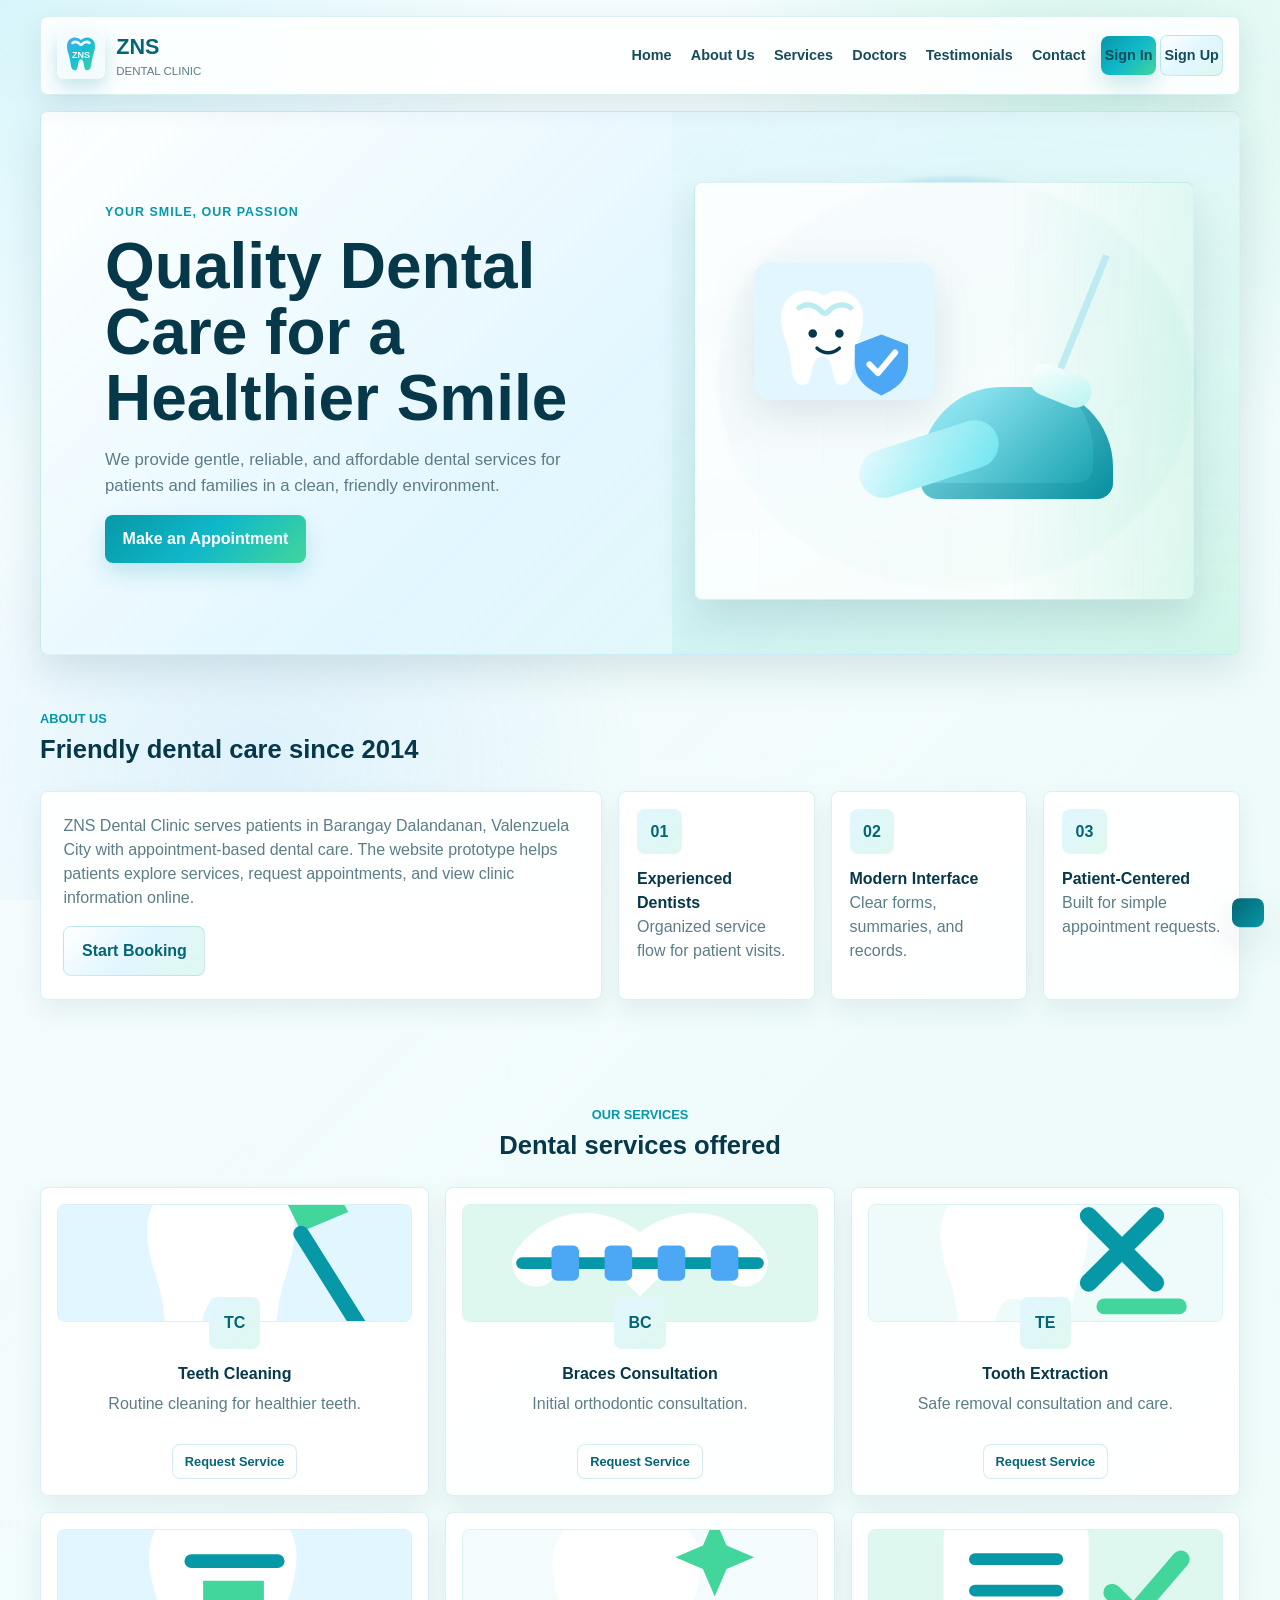
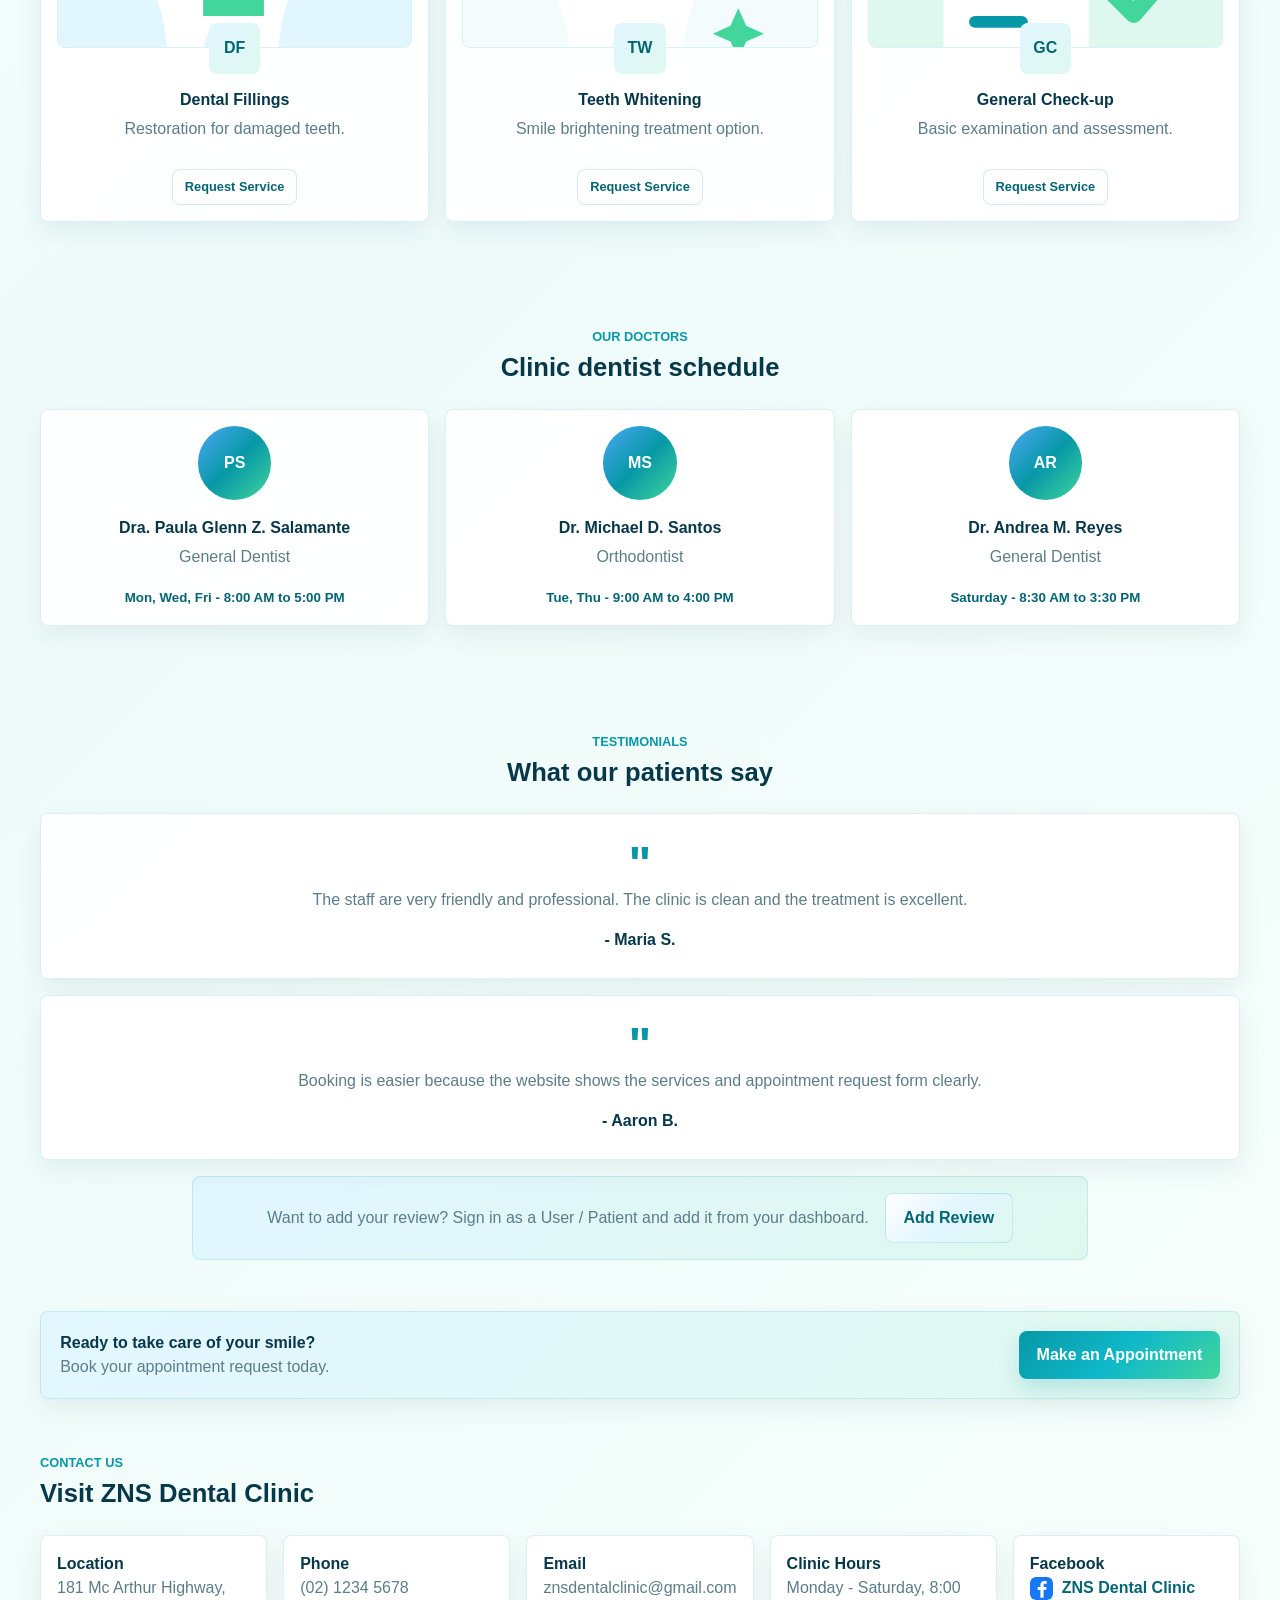
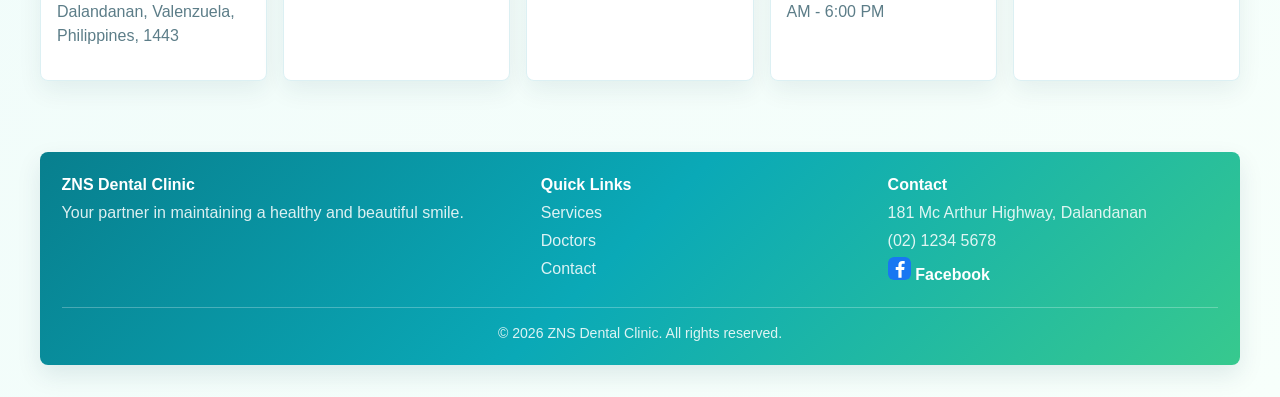
==== homepage.html @ c55d8cc0 "Initial commit" ====
<!DOCTYPE html>
<html lang="en">
<head>
  <meta charset="UTF-8" />
  <meta name="viewport" content="width=device-width, initial-scale=1.0" />
  <title>ZNS Dental Clinic</title>
  <link rel="stylesheet" href="css/shared.css" />
  <link rel="stylesheet" href="css/homepage.css" />
</head>
<body class="homepage">
  <header class="topbar">
    <a class="brand" href="homepage.html" aria-label="ZNS Dental Clinic home">
      <img class="brand-mark" src="assets/logo.svg" alt="" />
      <span>
        <strong>ZNS</strong>
        <small>Dental Clinic</small>
      </span>
    </a>

    <button class="menu-toggle" type="button" aria-label="Open menu" aria-expanded="false">
      <span></span><span></span><span></span>
    </button>

    <nav class="main-nav" aria-label="Main navigation">
      <a href="#home">Home</a>
      <a href="#about">About Us</a>
      <a href="#services">Services</a>
      <a href="#doctors">Doctors</a>
      <a href="#testimonials">Testimonials</a>
      <a href="#contact">Contact</a>
      <div class="auth-buttons">
        <a class="btn btn-small" href="login.html?tab=login">Sign In</a>
        <a class="btn btn-small btn-soft" href="login.html?tab=signup">Sign Up</a>
      </div>
    </nav>
  </header>

  <main>
    <section class="page active" id="home">
      <section class="hero">
        <div class="hero-copy">
          <span class="eyebrow">Your Smile, Our Passion</span>
          <h1>Quality Dental Care for a Healthier Smile</h1>
          <p>We provide gentle, reliable, and affordable dental services for patients and families in a clean, friendly environment.</p>
          <a class="btn" href="login.html?tab=login">Make an Appointment</a>
        </div>
        <div class="hero-visual" aria-label="Dental clinic illustration">
          <div class="clinic-card">
            <div class="chair"></div>
            <div class="lamp"></div>
            <img class="tooth-mascot" src="assets/tooth-mascot.svg" alt="Friendly tooth mascot" />
          </div>
        </div>
      </section>

      <section class="section" id="about">
        <div class="section-heading">
          <span>About Us</span>
          <h2>Friendly dental care since 2014</h2>
        </div>
        <div class="split-grid">
          <article class="info-panel">
            <p>ZNS Dental Clinic serves patients in Barangay Dalandanan, Valenzuela City with appointment-based dental care. The website prototype helps patients explore services, request appointments, and view clinic information online.</p>
            <a class="btn btn-soft" href="login.html?tab=signup">Start Booking</a>
          </article>
          <div class="feature-list">
            <article class="mini-card">
              <span class="icon">01</span>
              <strong>Experienced Dentists</strong>
              <p>Organized service flow for patient visits.</p>
            </article>
            <article class="mini-card">
              <span class="icon">02</span>
              <strong>Modern Interface</strong>
              <p>Clear forms, summaries, and records.</p>
            </article>
            <article class="mini-card">
              <span class="icon">03</span>
              <strong>Patient-Centered</strong>
              <p>Built for simple appointment requests.</p>
            </article>
          </div>
        </div>
      </section>

      <section class="section" id="services">
        <div class="section-heading center">
          <span>Our Services</span>
          <h2>Dental services offered</h2>
        </div>
        <div class="service-grid" id="service-grid"></div>
      </section>

      <section class="section" id="doctors">
        <div class="section-heading center">
          <span>Our Doctors</span>
          <h2>Clinic dentist schedule</h2>
        </div>
        <div class="doctor-grid">
          <article class="doctor-card">
            <div class="avatar">PS</div>
            <h3>Dra. Paula Glenn Z. Salamante</h3>
            <p>General Dentist</p>
            <small>Mon, Wed, Fri - 8:00 AM to 5:00 PM</small>
          </article>
          <article class="doctor-card">
            <div class="avatar">MS</div>
            <h3>Dr. Michael D. Santos</h3>
            <p>Orthodontist</p>
            <small>Tue, Thu - 9:00 AM to 4:00 PM</small>
          </article>
          <article class="doctor-card">
            <div class="avatar">AR</div>
            <h3>Dr. Andrea M. Reyes</h3>
            <p>General Dentist</p>
            <small>Saturday - 8:30 AM to 3:30 PM</small>
          </article>
        </div>
      </section>

      <section class="section" id="testimonials">
        <div class="section-heading center">
          <span>Testimonials</span>
          <h2>What our patients say</h2>
        </div>
        <div class="testimonial-list" id="testimonial-list"></div>
        <div class="review-note">
          <p>Want to add your review? Sign in as a User / Patient and add it from your dashboard.</p>
          <a class="btn btn-soft" href="login.html?tab=login">Add Review</a>
        </div>
      </section>

      <section class="appointment-strip">
        <div>
          <strong>Ready to take care of your smile?</strong>
          <p>Book your appointment request today.</p>
        </div>
        <a class="btn" href="login.html?tab=login">Make an Appointment</a>
      </section>

      <section class="section contact-section" id="contact">
        <div class="section-heading">
          <span>Contact Us</span>
          <h2>Visit ZNS Dental Clinic</h2>
        </div>
        <div class="contact-grid">
          <article>
            <strong>Location</strong>
            <p>181 Mc Arthur Highway, Dalandanan, Valenzuela, Philippines, 1443</p>
          </article>
          <article>
            <strong>Phone</strong>
            <p>(02) 1234 5678</p>
          </article>
          <article>
            <strong>Email</strong>
            <p>znsdentalclinic@gmail.com</p>
          </article>
          <article>
            <strong>Clinic Hours</strong>
            <p>Monday - Saturday, 8:00 AM - 6:00 PM</p>
          </article>
          <article>
            <strong>Facebook</strong>
            <a class="facebook-link" href="https://web.facebook.com/profile.php?id=100064027629816" target="_blank" rel="noreferrer">
              <img src="assets/facebook.svg" alt="" />
              ZNS Dental Clinic
            </a>
          </article>
        </div>
      </section>

      <footer class="site-footer">
        <div>
          <strong>ZNS Dental Clinic</strong>
          <p>Your partner in maintaining a healthy and beautiful smile.</p>
        </div>
        <div>
          <strong>Quick Links</strong>
          <a href="#services">Services</a>
          <a href="#doctors">Doctors</a>
          <a href="#contact">Contact</a>
        </div>
        <div>
          <strong>Contact</strong>
          <p>181 Mc Arthur Highway, Dalandanan</p>
          <p>(02) 1234 5678</p>
          <a class="footer-social" href="https://web.facebook.com/profile.php?id=100064027629816" target="_blank" rel="noreferrer">
            <img src="assets/facebook.svg" alt="" />
            Facebook
          </a>
        </div>
        <div class="footer-bottom">&copy; 2026 ZNS Dental Clinic. All rights reserved.</div>
      </footer>
    </section>
  </main>

  <div class="toast" id="toast" role="status" aria-live="polite"></div>
  <script src="js/shared.js"></script>
  <script src="js/homepage.js"></script>
</body>
</html>
---- css/shared.css ----
:root {
  --ink: #07384a;
  --muted: #5c7d88;
  --line: #d9edf1;
  --white: #ffffff;
  --soft: #f4fbfc;
  --cyan: #41d5e8;
  --blue: #4ca8f5;
  --green: #42d69c;
  --teal: #0798a7;
  --teal-dark: #046574;
  --mint: #dff8ef;
  --sky: #e1f6ff;
  --shadow: 0 16px 38px rgba(7, 56, 74, 0.12);
  --radius: 8px;
  --ease: 180ms ease;
  --sidebar-width: 18.5rem;
}

* {
  box-sizing: border-box;
}

html {
  scroll-behavior: smooth;
}

body {
  min-height: 100vh;
  margin: 0;
  color: var(--ink);
  background:
    radial-gradient(circle at top left, rgba(65, 213, 232, 0.18), transparent 34rem),
    linear-gradient(135deg, #f8fdff 0%, #eefbfa 45%, #f7fffb 100%);
  font-family: Arial, Helvetica, sans-serif;
  line-height: 1.5;
}

body::before {
  content: "";
  position: fixed;
  inset: 0;
  z-index: -1;
  background:
    radial-gradient(circle at 85% 10%, rgba(66, 214, 156, 0.16), transparent 24rem),
    radial-gradient(circle at 20% 85%, rgba(76, 168, 245, 0.12), transparent 24rem);
  pointer-events: none;
}

button,
input,
select,
textarea {
  font: inherit;
}

button {
  cursor: pointer;
}

a {
  color: inherit;
  text-decoration: none;
}

.topbar {
  position: sticky;
  top: 0;
  z-index: 20;
  display: flex;
  align-items: center;
  justify-content: space-between;
  gap: 1rem;
  width: min(1200px, calc(100% - 2rem));
  margin: 1rem auto;
  padding: 0.85rem 1rem;
  background: rgba(255, 255, 255, 0.88);
  border: 1px solid rgba(7, 152, 167, 0.14);
  border-radius: var(--radius);
  box-shadow: 0 10px 28px rgba(7, 56, 74, 0.09);
  backdrop-filter: blur(14px);
  transition: transform var(--ease), padding var(--ease), background var(--ease), box-shadow var(--ease);
}

.topbar.is-scrolled {
  padding: 0.65rem 0.9rem;
  background: rgba(255, 255, 255, 0.96);
  box-shadow: 0 16px 36px rgba(7, 56, 74, 0.14);
}

.topbar.scroll-down {
  transform: translateY(-0.45rem);
}

.topbar.scroll-up {
  transform: translateY(0);
}

.brand {
  display: inline-flex;
  align-items: center;
  gap: 0.7rem;
  min-width: max-content;
}

.brand-mark {
  display: grid;
  place-items: center;
  width: 3rem;
  height: 3rem;
  color: var(--white);
  background: var(--white);
  border-radius: var(--radius);
  font-weight: 800;
  box-shadow: 0 8px 18px rgba(7, 152, 167, 0.24);
  transition: transform var(--ease), box-shadow var(--ease);
  object-fit: cover;
}

.brand:hover .brand-mark {
  transform: rotate(-4deg) scale(1.04);
  box-shadow: 0 12px 26px rgba(7, 152, 167, 0.28);
}

.brand strong {
  display: block;
  color: var(--teal-dark);
  font-size: 1.35rem;
  letter-spacing: 0;
}

.brand small {
  display: block;
  color: var(--muted);
  font-size: 0.72rem;
  text-transform: uppercase;
}

.brand-light strong,
.brand-light small {
  color: var(--white);
}

.main-nav {
  display: flex;
  align-items: center;
  gap: clamp(0.4rem, 1vw, 1rem);
}

.main-nav a {
  position: relative;
  padding: 0.55rem 0.2rem;
  color: #174c5d;
  font-size: 0.9rem;
  font-weight: 700;
}

.main-nav a:hover {
  color: var(--teal);
}

.main-nav a::after {
  content: "";
  position: absolute;
  right: 0.1rem;
  bottom: 0.25rem;
  left: 0.1rem;
  height: 2px;
  background: linear-gradient(90deg, var(--cyan), var(--green));
  border-radius: 999px;
  transform: scaleX(0);
  transform-origin: left;
  transition: transform var(--ease);
}

.main-nav a:hover::after {
  transform: scaleX(1);
}

.btn {
  position: relative;
  display: inline-flex;
  align-items: center;
  justify-content: center;
  gap: 0.45rem;
  min-height: 2.75rem;
  padding: 0.75rem 1.1rem;
  color: var(--white);
  background: linear-gradient(135deg, var(--teal), #0fb8c9, var(--green));
  border: 0;
  border-radius: var(--radius);
  box-shadow: 0 10px 22px rgba(7, 152, 167, 0.2);
  font-weight: 800;
  overflow: hidden;
  isolation: isolate;
  transition: transform var(--ease), filter var(--ease), box-shadow var(--ease), border-color var(--ease);
}

.btn::before {
  content: "";
  position: absolute;
  inset: 0;
  z-index: -1;
  background: linear-gradient(120deg, transparent 0 20%, rgba(255, 255, 255, 0.32) 40%, transparent 62% 100%);
  transform: translateX(-110%);
  transition: transform 420ms ease;
}

.btn:hover {
  filter: brightness(1.02);
  transform: translateY(-2px);
  box-shadow: 0 14px 28px rgba(7, 152, 167, 0.25);
}

.btn:hover::before {
  transform: translateX(110%);
}

.btn:active {
  transform: translateY(0);
}

.btn:focus-visible,
.service-action:focus-visible,
.quick-grid button:focus-visible,
.side-nav button:focus-visible,
.row-actions button:focus-visible {
  outline: 3px solid rgba(65, 213, 232, 0.45);
  outline-offset: 3px;
}

.btn:disabled,
button:disabled {
  cursor: not-allowed;
  filter: grayscale(0.25);
  opacity: 0.65;
  transform: none;
  box-shadow: none;
}

.btn-small {
  min-height: 2.25rem;
  padding: 0.5rem 0.8rem;
  font-size: 0.82rem;
}

.btn-soft {
  color: var(--teal-dark);
  background: linear-gradient(135deg, #ffffff, var(--sky), var(--mint));
  border: 1px solid rgba(7, 152, 167, 0.18);
  box-shadow: none;
}

.btn-danger {
  background: linear-gradient(135deg, #0f7b8b, #0b5664);
}

.menu-toggle {
  display: none;
  width: 2.65rem;
  height: 2.65rem;
  padding: 0.55rem;
  background: var(--white);
  border: 1px solid var(--line);
  border-radius: var(--radius);
}

.menu-toggle span {
  display: block;
  height: 2px;
  margin: 5px 0;
  background: var(--teal-dark);
  border-radius: 999px;
}

.page {
  display: none;
  width: min(1200px, calc(100% - 2rem));
  margin: 0 auto 2rem;
}

.page.active {
  display: block;
}

main {
  min-height: calc(100vh - 6rem);
}

.hero {
  display: grid;
  grid-template-columns: minmax(0, 1fr) minmax(22rem, 0.9fr);
  min-height: 34rem;
  overflow: hidden;
  background: linear-gradient(135deg, rgba(255, 255, 255, 0.94), rgba(225, 246, 255, 0.92) 48%, rgba(223, 248, 239, 0.86));
  border: 1px solid rgba(7, 152, 167, 0.13);
  border-radius: var(--radius);
  box-shadow: var(--shadow);
  animation: fadeUp 520ms ease both;
}

.hero-copy {
  display: flex;
  flex-direction: column;
  justify-content: center;
  align-items: flex-start;
  padding: clamp(2rem, 5vw, 4.5rem);
}

.eyebrow {
  display: inline-flex;
  margin-bottom: 0.75rem;
  color: var(--teal);
  font-size: 0.78rem;
  font-weight: 900;
  letter-spacing: 0.08em;
  text-transform: uppercase;
}

h1,
h2,
h3,
p {
  margin-top: 0;
}

h1 {
  max-width: 13ch;
  margin-bottom: 1rem;
  font-size: clamp(2.2rem, 5vw, 4.5rem);
  line-height: 1.03;
  letter-spacing: 0;
}

h2 {
  margin-bottom: 0.65rem;
  font-size: clamp(1.35rem, 2vw, 2rem);
  letter-spacing: 0;
}

h3 {
  margin-bottom: 0.35rem;
  font-size: 1rem;
}

p {
  color: var(--muted);
}

.hero-copy p {
  max-width: 38rem;
  font-size: 1.05rem;
}

.hero-visual {
  position: relative;
  min-height: 28rem;
  background:
    linear-gradient(145deg, rgba(65, 213, 232, 0.1), rgba(66, 214, 156, 0.1)),
    linear-gradient(180deg, rgba(255, 255, 255, 0.62), transparent);
}

.hero-visual::before {
  content: "";
  position: absolute;
  inset: 12% 8%;
  border-radius: 50%;
  background: linear-gradient(135deg, rgba(76, 168, 245, 0.2), rgba(66, 214, 156, 0.22));
  filter: blur(2px);
}

.clinic-card {
  position: absolute;
  inset: 13% 8% 10% 4%;
  display: grid;
  place-items: center;
  overflow: hidden;
  background:
    linear-gradient(90deg, rgba(255, 255, 255, 0.86) 0 62%, rgba(223, 248, 239, 0.7)),
    repeating-linear-gradient(90deg, rgba(7, 152, 167, 0.08) 0 1px, transparent 1px 4rem);
  border: 1px solid rgba(7, 152, 167, 0.13);
  border-radius: var(--radius);
  box-shadow: 0 20px 40px rgba(7, 56, 74, 0.12);
  animation: softFloat 4.5s ease-in-out infinite;
}

.chair {
  position: absolute;
  right: 16%;
  bottom: 24%;
  width: 12rem;
  height: 7rem;
  background: linear-gradient(135deg, #a9f4ff, var(--teal));
  border-radius: 5rem 5rem 1rem 1rem;
  box-shadow: inset -20px -16px 0 rgba(4, 101, 116, 0.16);
}

.chair::before {
  content: "";
  position: absolute;
  left: -4rem;
  top: 3rem;
  width: 9rem;
  height: 3rem;
  background: linear-gradient(135deg, #e7fbff, #6ee5ef);
  border-radius: 2rem;
  transform: rotate(-18deg);
}

.lamp {
  position: absolute;
  top: 16%;
  right: 22%;
  width: 0.45rem;
  height: 9rem;
  background: #bdebf1;
  transform: rotate(22deg);
}

.lamp::after {
  content: "";
  position: absolute;
  right: -2.2rem;
  bottom: -0.6rem;
  width: 4rem;
  height: 2rem;
  background: linear-gradient(135deg, var(--white), #b6f4f0);
  border-radius: 999px;
}

.tooth-mascot {
  position: absolute;
  left: 11%;
  top: 18%;
  width: 12rem;
  max-width: 38%;
  filter: drop-shadow(0 14px 22px rgba(7, 56, 74, 0.12));
}

.section {
  padding: clamp(2rem, 4vw, 3.5rem) 0;
}

.section-heading {
  max-width: 40rem;
  margin-bottom: 1.4rem;
}

.section-heading.center {
  max-width: none;
  text-align: center;
}

.section-heading span {
  color: var(--teal);
  font-size: 0.8rem;
  font-weight: 900;
  text-transform: uppercase;
}

.split-grid,
.content-grid {
  display: grid;
  gap: 1rem;
}

.split-grid {
  grid-template-columns: 0.95fr 1.05fr;
}

.info-panel,
.mini-card,
.service-card,
.doctor-card,
.testimonial-card,
.panel,
.stat-card,
.appointment-strip,
.contact-grid article,
.role-card,
.map-box {
  background: rgba(255, 255, 255, 0.94);
  border: 1px solid rgba(7, 152, 167, 0.14);
  border-radius: var(--radius);
  box-shadow: 0 10px 24px rgba(7, 56, 74, 0.07);
  transition: transform var(--ease), box-shadow var(--ease), border-color var(--ease), background var(--ease);
}

.info-panel {
  padding: 1.4rem;
}

.feature-list {
  display: grid;
  grid-template-columns: repeat(3, minmax(0, 1fr));
  gap: 1rem;
}

.mini-card {
  position: relative;
  overflow: hidden;
  padding: 1.1rem;
}

.icon {
  display: grid;
  place-items: center;
  width: 2.8rem;
  height: 2.8rem;
  margin-bottom: 0.8rem;
  color: var(--teal-dark);
  background: linear-gradient(135deg, var(--sky), var(--mint));
  border-radius: var(--radius);
  font-weight: 900;
}

.service-grid,
.doctor-grid,
.contact-grid {
  display: grid;
  grid-template-columns: repeat(3, minmax(0, 1fr));
  gap: 1rem;
}

.service-card,
.doctor-card {
  position: relative;
  overflow: hidden;
  padding: 1rem;
  text-align: center;
}

.service-image {
  display: block;
  width: 100%;
  height: 7.4rem;
  margin-bottom: 0.85rem;
  object-fit: cover;
  background: var(--soft);
  border: 1px solid rgba(7, 152, 167, 0.1);
  border-radius: var(--radius);
}

.service-card::before,
.doctor-card::before,
.mini-card::before,
.stat-card::before {
  content: "";
  position: absolute;
  inset: 0;
  background: linear-gradient(135deg, rgba(65, 213, 232, 0.14), rgba(76, 168, 245, 0.1), rgba(66, 214, 156, 0.14));
  opacity: 0;
  transition: opacity var(--ease);
  pointer-events: none;
}

.service-card:hover,
.doctor-card:hover,
.mini-card:hover,
.stat-card:hover,
.role-card:hover,
.contact-grid article:hover {
  border-color: rgba(7, 152, 167, 0.36);
  box-shadow: 0 18px 34px rgba(7, 56, 74, 0.13);
  transform: translateY(-4px);
}

.service-card:hover::before,
.doctor-card:hover::before,
.mini-card:hover::before,
.stat-card:hover::before {
  opacity: 1;
}

.service-card > *,
.doctor-card > *,
.mini-card > *,
.stat-card > * {
  position: relative;
  z-index: 1;
}

.service-symbol {
  display: grid;
  place-items: center;
  width: 3.2rem;
  height: 3.2rem;
  margin: -2.4rem auto 0.85rem;
  color: var(--teal-dark);
  background: linear-gradient(135deg, var(--sky), var(--mint));
  border-radius: var(--radius);
  font-weight: 900;
  transition: transform var(--ease), color var(--ease), background var(--ease);
}

.service-card:hover .service-symbol {
  color: var(--white);
  background: linear-gradient(135deg, var(--blue), var(--teal), var(--green));
  transform: scale(1.08) rotate(-3deg);
}

.service-action {
  position: relative;
  display: inline-flex;
  align-items: center;
  justify-content: center;
  min-height: 2.2rem;
  margin-top: 0.75rem;
  padding: 0.45rem 0.75rem;
  color: var(--teal-dark);
  background: rgba(255, 255, 255, 0.76);
  border: 1px solid rgba(7, 152, 167, 0.18);
  border-radius: var(--radius);
  font-size: 0.8rem;
  font-weight: 800;
  overflow: hidden;
  transition: color var(--ease), background var(--ease), transform var(--ease), box-shadow var(--ease);
}

.service-action:hover {
  color: var(--white);
  background: linear-gradient(135deg, var(--teal), var(--green));
  box-shadow: 0 10px 20px rgba(7, 152, 167, 0.16);
  transform: translateY(-2px);
}

.avatar {
  display: grid;
  place-items: center;
  width: 4.6rem;
  height: 4.6rem;
  margin: 0 auto 1rem;
  color: var(--white);
  background: linear-gradient(135deg, var(--blue), var(--teal), var(--green));
  border-radius: 50%;
  font-weight: 900;
}

.doctor-card small {
  color: var(--teal-dark);
  font-weight: 700;
}

.testimonial-card {
  max-width: 46rem;
  margin: 0 auto;
  padding: 1.6rem;
  text-align: center;
}

.testimonial-layout {
  display: grid;
  grid-template-columns: minmax(0, 1.35fr) minmax(20rem, 0.65fr);
  gap: 1rem;
  align-items: start;
}

.testimonial-list {
  display: grid;
  gap: 1rem;
}

.testimonial-list .testimonial-card {
  max-width: none;
  margin: 0;
}

.testimonial-form {
  display: grid;
  gap: 0.9rem;
  padding: 1.2rem;
  background: rgba(255, 255, 255, 0.94);
  border: 1px solid rgba(7, 152, 167, 0.14);
  border-radius: var(--radius);
  box-shadow: 0 10px 24px rgba(7, 56, 74, 0.07);
}

.testimonial-form.locked {
  background: linear-gradient(135deg, rgba(225, 246, 255, 0.9), rgba(255, 255, 255, 0.95));
}

.testimonial-form.locked::after {
  content: "Only logged-in User / Patient accounts can add testimonials.";
  color: var(--muted);
  font-size: 0.9rem;
  font-weight: 700;
}

.testimonial-form :disabled {
  cursor: not-allowed;
  opacity: 0.68;
}

.review-note {
  display: flex;
  align-items: center;
  justify-content: center;
  gap: 1rem;
  flex-wrap: wrap;
  margin-top: 1rem;
  padding: 1rem;
  background: linear-gradient(135deg, var(--sky), var(--mint));
  border: 1px solid rgba(7, 152, 167, 0.14);
  border-radius: var(--radius);
}

.review-note p {
  margin-bottom: 0;
}

.quote-mark {
  color: var(--teal);
  font-size: 3rem;
  font-weight: 900;
  line-height: 1;
}

.appointment-strip {
  display: flex;
  align-items: center;
  justify-content: space-between;
  gap: 1rem;
  padding: 1.2rem;
  background: linear-gradient(135deg, rgba(225, 246, 255, 0.96), rgba(223, 248, 239, 0.96));
}

.appointment-strip p {
  margin-bottom: 0;
}

.contact-grid {
  grid-template-columns: repeat(auto-fit, minmax(13rem, 1fr));
}

.contact-grid article {
  padding: 1rem;
}

.facebook-link,
.footer-social {
  display: inline-flex;
  align-items: center;
  gap: 0.55rem;
  color: var(--teal-dark);
  font-weight: 900;
}

.facebook-link img,
.footer-social img {
  width: 1.45rem;
  height: 1.45rem;
  border-radius: 6px;
}

.site-footer .footer-social {
  color: var(--white);
}

.site-footer {
  display: grid;
  grid-template-columns: 1.4fr 1fr 1fr;
  gap: 1rem;
  margin-top: 1.2rem;
  padding: 1.35rem;
  color: var(--white);
  background: linear-gradient(135deg, #087f8e 0%, #0aa9b7 48%, #37c98e 100%);
  border-radius: var(--radius);
  box-shadow: 0 10px 24px rgba(7, 56, 74, 0.1);
}

.site-footer p,
.site-footer a {
  display: block;
  margin: 0.25rem 0;
  color: rgba(255, 255, 255, 0.86);
}

.footer-bottom {
  grid-column: 1 / -1;
  padding-top: 0.9rem;
  border-top: 1px solid rgba(255, 255, 255, 0.26);
  color: rgba(255, 255, 255, 0.86);
  font-size: 0.88rem;
  text-align: center;
}

.compact-footer {
  grid-template-columns: 1fr;
}

.auth-shell {
  display: grid;
  grid-template-columns: 0.9fr 1.4fr;
  min-height: 38rem;
  overflow: hidden;
  background: var(--white);
  border: 1px solid rgba(7, 152, 167, 0.14);
  border-radius: var(--radius);
  box-shadow: var(--shadow);
}

.auth-welcome {
  display: flex;
  flex-direction: column;
  justify-content: center;
  gap: 1.2rem;
  padding: clamp(1.5rem, 4vw, 3rem);
  color: var(--white);
  background:
    radial-gradient(circle at bottom right, rgba(255, 255, 255, 0.22), transparent 16rem),
    linear-gradient(145deg, #0697a6, #35c4d4 54%, #4bd49d);
}

.auth-welcome p {
  color: rgba(255, 255, 255, 0.88);
}

.safe-card {
  padding: 1rem;
  background: rgba(255, 255, 255, 0.16);
  border: 1px solid rgba(255, 255, 255, 0.22);
  border-radius: var(--radius);
}

.auth-panel {
  display: flex;
  flex-direction: column;
  justify-content: center;
  padding: clamp(1.5rem, 4vw, 4rem);
}

.auth-tabs {
  display: inline-flex;
  align-self: flex-start;
  gap: 0.35rem;
  margin: 0.7rem 0 1rem;
  padding: 0.3rem;
  background: var(--soft);
  border: 1px solid var(--line);
  border-radius: var(--radius);
}

.auth-tabs button {
  min-height: 2.35rem;
  padding: 0.45rem 0.85rem;
  color: var(--teal-dark);
  background: transparent;
  border: 0;
  border-radius: calc(var(--radius) - 2px);
  font-weight: 900;
}

.auth-tabs button.active {
  color: var(--white);
  background: linear-gradient(135deg, var(--teal), var(--green));
}

.auth-form {
  display: none;
  gap: 0.9rem;
  max-width: 42rem;
  margin-bottom: 1rem;
}

.auth-form.active {
  display: grid;
  grid-template-columns: repeat(2, minmax(0, 1fr));
}

#login-form.active {
  grid-template-columns: 1fr;
  max-width: 30rem;
}

.role-grid {
  display: grid;
  gap: 1rem;
  max-width: 36rem;
  margin-top: 1.3rem;
}

.role-card {
  display: grid;
  grid-template-columns: auto 1fr;
  align-items: center;
  gap: 1rem;
  width: 100%;
  padding: 1.2rem;
  color: var(--ink);
  text-align: left;
}

.role-card:hover {
  border-color: rgba(7, 152, 167, 0.4);
  transform: translateY(-2px);
}

.role-icon {
  display: grid;
  place-items: center;
  width: 4rem;
  height: 4rem;
  color: var(--white);
  background: linear-gradient(135deg, var(--blue), var(--teal), var(--green));
  border-radius: 50%;
  font-weight: 900;
}

.role-card small {
  display: block;
  color: var(--muted);
}

.app-page.active {
  display: block;
  width: 100%;
  margin: 0;
}

.sidebar {
  position: fixed;
  top: 0;
  bottom: 0;
  left: 0;
  z-index: 30;
  width: var(--sidebar-width);
  min-height: 100vh;
  max-height: 100vh;
  padding: 1.15rem;
  color: var(--white);
  background: linear-gradient(180deg, #087f8e, #0aa8b8 58%, #38c98f);
  border-radius: 0;
  box-shadow: var(--shadow);
  overflow-y: auto;
}

.sidebar::before {
  content: "";
  position: absolute;
  inset: 0;
  background:
    radial-gradient(circle at 20% 5%, rgba(255, 255, 255, 0.18), transparent 10rem),
    linear-gradient(180deg, transparent, rgba(4, 101, 116, 0.18));
  pointer-events: none;
}

.sidebar > * {
  position: relative;
  z-index: 1;
}

.profile-chip {
  display: flex;
  align-items: center;
  gap: 0.7rem;
  margin: 1.2rem 0;
  padding: 0.85rem;
  background: rgba(255, 255, 255, 0.15);
  border: 1px solid rgba(255, 255, 255, 0.18);
  border-radius: var(--radius);
}

.profile-chip > span {
  display: grid;
  place-items: center;
  width: 2.4rem;
  height: 2.4rem;
  color: var(--teal-dark);
  background: var(--white);
  border-radius: 50%;
  font-weight: 900;
}

.profile-chip-photo {
  flex: 0 0 3rem;
  width: 3rem;
  height: 3rem;
  object-fit: cover;
  background: var(--white);
  border: 3px solid rgba(255, 255, 255, 0.85);
  border-radius: 50%;
}

.profile-chip small {
  color: rgba(255, 255, 255, 0.75);
}

.side-nav {
  display: grid;
  gap: 0.55rem;
}

.side-nav button {
  position: relative;
  display: flex;
  align-items: center;
  gap: 0.7rem;
  width: 100%;
  min-height: 3.15rem;
  padding: 0.8rem 0.9rem;
  color: rgba(255, 255, 255, 0.9);
  background: transparent;
  border: 0;
  border-radius: var(--radius);
  text-align: left;
  transition: color var(--ease), background var(--ease), transform var(--ease), padding var(--ease);
}

.side-nav button:hover,
.side-nav button.active {
  color: var(--teal-dark);
  background: rgba(255, 255, 255, 0.88);
}

.side-nav button:hover {
  padding-left: 1rem;
  transform: translateX(2px);
}

.side-nav button.active::before {
  content: "";
  position: absolute;
  top: 0.55rem;
  bottom: 0.55rem;
  left: 0.35rem;
  width: 3px;
  background: linear-gradient(180deg, var(--cyan), var(--green));
  border-radius: 999px;
}

.nav-icon {
  display: grid;
  place-items: center;
  flex: 0 0 2rem;
  width: 2rem;
  height: 2rem;
  color: var(--teal-dark);
  background: rgba(255, 255, 255, 0.86);
  border-radius: var(--radius);
  font-size: 0.72rem;
  font-weight: 900;
}

.side-nav button.active .nav-icon,
.side-nav button:hover .nav-icon {
  color: var(--white);
  background: linear-gradient(135deg, var(--teal), var(--green));
}

.app-content {
  min-width: 0;
  width: calc(100% - var(--sidebar-width));
  min-height: 100vh;
  margin-left: var(--sidebar-width);
  padding: 1rem;
  display: flex;
  flex-direction: column;
}

.mobile-appbar {
  display: none;
  align-items: center;
  gap: 0.75rem;
  margin-bottom: 1rem;
  padding: 0.8rem;
  background: var(--white);
  border: 1px solid rgba(7, 152, 167, 0.14);
  border-radius: var(--radius);
}

.patient-view {
  display: none;
}

.patient-view.active,
.admin-view.active {
  display: block;
  animation: fadeUp 280ms ease both;
}

.admin-view {
  display: none;
}

.dashboard-hero,
.page-title {
  margin-bottom: 1rem;
  padding: 1.4rem;
  background: linear-gradient(135deg, rgba(255, 255, 255, 0.96), rgba(225, 246, 255, 0.96), rgba(223, 248, 239, 0.9));
  border: 1px solid rgba(7, 152, 167, 0.14);
  border-radius: var(--radius);
  box-shadow: 0 10px 24px rgba(7, 56, 74, 0.07);
}

.dashboard-hero {
  display: flex;
  align-items: center;
  justify-content: space-between;
  gap: 1rem;
}

.dashboard-hero h1,
.page-title h1 {
  max-width: none;
  margin-bottom: 0.35rem;
  font-size: clamp(1.75rem, 3vw, 2.6rem);
}

.smile-card {
  display: grid;
  place-items: center;
  min-width: 10rem;
  min-height: 6rem;
  color: var(--teal-dark);
  background: rgba(255, 255, 255, 0.78);
  border: 1px solid rgba(7, 152, 167, 0.12);
  border-radius: var(--radius);
  font-weight: 900;
}

.stat-grid {
  display: grid;
  grid-template-columns: repeat(4, minmax(0, 1fr));
  gap: 1rem;
  margin-bottom: 1rem;
}

.patient-view .stat-grid {
  grid-template-columns: repeat(3, minmax(0, 1fr));
}

.stat-card {
  position: relative;
  overflow: hidden;
  padding: 1.1rem;
}

.stat-card strong {
  display: block;
  color: var(--teal);
  font-size: 2rem;
  line-height: 1;
}

.stat-card span {
  color: var(--muted);
  font-size: 0.9rem;
}

.two-col {
  grid-template-columns: repeat(2, minmax(0, 1fr));
}

.wide-left {
  grid-template-columns: minmax(0, 1.25fr) minmax(18rem, 0.75fr);
}

.panel {
  padding: 1.15rem;
}

.panel-header {
  display: flex;
  align-items: center;
  justify-content: space-between;
  gap: 1rem;
  margin-bottom: 1rem;
}

.panel-header h2,
.panel h2 {
  margin-bottom: 0;
  font-size: 1.15rem;
}

.quick-grid {
  display: grid;
  grid-template-columns: repeat(2, minmax(0, 1fr));
  gap: 0.8rem;
}

.quick-grid button {
  min-height: 4rem;
  color: var(--teal-dark);
  background: linear-gradient(135deg, var(--sky), var(--white));
  border: 1px solid rgba(7, 152, 167, 0.18);
  border-radius: var(--radius);
  font-weight: 800;
  box-shadow: 0 8px 16px rgba(7, 56, 74, 0.05);
  transition: transform var(--ease), box-shadow var(--ease), border-color var(--ease), background var(--ease), color var(--ease);
}

.quick-grid button:hover {
  color: var(--white);
  background: linear-gradient(135deg, var(--teal), #0fb8c9, var(--green));
  border-color: rgba(7, 152, 167, 0.34);
  box-shadow: 0 10px 20px rgba(7, 56, 74, 0.1);
  transform: translateY(-2px);
}

.reminder {
  margin-top: 1rem;
  padding: 1rem;
  background: linear-gradient(135deg, var(--mint), var(--sky));
  border: 1px solid rgba(7, 152, 167, 0.14);
  border-radius: var(--radius);
}

.reminder p {
  margin-bottom: 0;
}

.empty-state {
  padding: 1rem;
  color: var(--muted);
  background: var(--soft);
  border: 1px dashed rgba(7, 152, 167, 0.28);
  border-radius: var(--radius);
}

.form-panel {
  display: grid;
  grid-template-columns: repeat(2, minmax(0, 1fr));
  gap: 0.9rem;
}

.form-row {
  display: grid;
  gap: 0.35rem;
}

.form-row.full,
.form-actions.full {
  grid-column: 1 / -1;
}

label {
  color: var(--ink);
  font-size: 0.86rem;
  font-weight: 800;
}

input,
select,
textarea {
  width: 100%;
  min-height: 2.7rem;
  padding: 0.7rem 0.8rem;
  color: var(--ink);
  background: var(--white);
  border: 1px solid var(--line);
  border-radius: var(--radius);
  outline: none;
}

textarea {
  min-height: 6rem;
  resize: vertical;
}

input:focus,
select:focus,
textarea:focus {
  border-color: var(--teal);
  box-shadow: 0 0 0 3px rgba(65, 213, 232, 0.18);
}

.form-actions {
  display: flex;
  flex-wrap: wrap;
  gap: 0.7rem;
}

.history-panel {
  margin-top: 1rem;
}

.search-input {
  max-width: 18rem;
}

.table-wrap {
  overflow-x: auto;
}

table {
  width: 100%;
  border-collapse: collapse;
  min-width: 42rem;
}

th,
td {
  padding: 0.8rem;
  border-bottom: 1px solid var(--line);
  text-align: left;
  vertical-align: top;
}

th {
  color: var(--teal-dark);
  background: #f0fbfc;
  font-size: 0.82rem;
  text-transform: uppercase;
}

td {
  color: #194c5d;
  font-size: 0.92rem;
}

.status {
  display: inline-flex;
  align-items: center;
  justify-content: center;
  min-width: 5.5rem;
  padding: 0.28rem 0.55rem;
  border-radius: 999px;
  font-size: 0.78rem;
  font-weight: 900;
}

.status.Pending {
  color: #7a5b00;
  background: #fff3c4;
}

.status.Confirmed {
  color: #056777;
  background: #cdf8ff;
}

.status.Completed {
  color: #14673a;
  background: #d8f8e7;
}

.status.Cancelled {
  color: #7a1f1f;
  background: #ffe0e0;
}

.row-actions {
  display: flex;
  flex-wrap: wrap;
  gap: 0.4rem;
}

.row-actions button {
  padding: 0.35rem 0.55rem;
  color: var(--teal-dark);
  background: var(--white);
  border: 1px solid rgba(7, 152, 167, 0.26);
  border-radius: var(--radius);
  font-size: 0.78rem;
  font-weight: 800;
  transition: transform var(--ease), background var(--ease), color var(--ease), box-shadow var(--ease);
}

.row-actions button:hover {
  color: var(--white);
  background: linear-gradient(135deg, var(--teal), var(--green));
  box-shadow: 0 8px 16px rgba(7, 152, 167, 0.14);
  transform: translateY(-1px);
}

.admin-tools {
  flex-wrap: wrap;
}

.admin-tools h2 {
  margin-right: auto;
}

.summary-ring {
  display: grid;
  place-items: center;
  width: 9rem;
  height: 9rem;
  margin: 1rem auto;
  background:
    radial-gradient(circle, var(--white) 0 52%, transparent 53%),
    conic-gradient(var(--teal) 0 45%, var(--green) 45% 75%, var(--sky) 75%);
  border-radius: 50%;
}

.summary-ring strong {
  font-size: 2rem;
  line-height: 1;
}

.summary-ring span {
  color: var(--muted);
  font-size: 0.75rem;
}

.summary-list {
  display: grid;
  gap: 0.7rem;
  padding: 0;
  list-style: none;
}

.summary-list li,
.schedule-list div {
  display: flex;
  justify-content: space-between;
  gap: 1rem;
  padding: 0.8rem;
  background: var(--soft);
  border: 1px solid var(--line);
  border-radius: var(--radius);
}

.record-grid {
  display: grid;
  grid-template-columns: repeat(2, minmax(0, 1fr));
  gap: 1rem;
}

.record-card {
  display: grid;
  grid-template-columns: auto 1fr auto;
  align-items: center;
  gap: 1rem;
  padding: 1rem;
  background: rgba(255, 255, 255, 0.94);
  border: 1px solid rgba(7, 152, 167, 0.14);
  border-radius: var(--radius);
  box-shadow: 0 10px 24px rgba(7, 56, 74, 0.07);
  transition: transform var(--ease), box-shadow var(--ease), border-color var(--ease);
}

.record-card:hover {
  border-color: rgba(7, 152, 167, 0.36);
  box-shadow: 0 18px 34px rgba(7, 56, 74, 0.13);
  transform: translateY(-3px);
}

.record-avatar {
  display: grid;
  place-items: center;
  width: 3.2rem;
  height: 3.2rem;
  color: var(--white);
  background: linear-gradient(135deg, var(--blue), var(--teal), var(--green));
  border-radius: 50%;
  font-weight: 900;
}

.record-card h3,
.record-card p {
  margin-bottom: 0.15rem;
}

.record-card small {
  color: var(--muted);
}

.record-meta {
  display: grid;
  place-items: center;
  min-width: 4.5rem;
  padding: 0.6rem;
  color: var(--teal-dark);
  background: linear-gradient(135deg, var(--sky), var(--mint));
  border-radius: var(--radius);
}

.record-meta strong {
  font-size: 1.45rem;
  line-height: 1;
}

.record-meta span {
  color: var(--muted);
  font-size: 0.75rem;
}

.profile-form {
  display: grid;
  grid-template-columns: 15rem repeat(2, minmax(0, 1fr));
  gap: 1rem;
  align-items: start;
}

.profile-photo-card {
  display: grid;
  grid-row: span 3;
  gap: 0.85rem;
  justify-items: center;
  padding: 1rem;
  background: linear-gradient(135deg, var(--sky), var(--mint));
  border: 1px solid rgba(7, 152, 167, 0.14);
  border-radius: var(--radius);
}

.profile-photo-card img,
.profile-summary-grid img {
  width: 8.5rem;
  height: 8.5rem;
  object-fit: cover;
  border: 4px solid var(--white);
  border-radius: 50%;
  box-shadow: 0 12px 24px rgba(7, 56, 74, 0.12);
}

.profile-photo-card input[type="file"] {
  position: absolute;
  width: 1px;
  height: 1px;
  opacity: 0;
  pointer-events: none;
}

.profile-summary-grid {
  display: grid;
  grid-template-columns: auto 1fr;
  gap: 1.2rem;
  align-items: center;
}

.profile-summary-grid p {
  margin-bottom: 0.35rem;
}

.report-list {
  margin-bottom: 0;
}

.compact-doctor-grid {
  margin-bottom: 1rem;
}

.schedule-list {
  display: grid;
  gap: 0.8rem;
  margin-top: 1rem;
}

.schedule-list span {
  color: #14673a;
  background: #d8f8e7;
  border-radius: 999px;
  padding: 0.25rem 0.55rem;
  font-size: 0.78rem;
  font-weight: 900;
}

.map-box {
  min-height: 24rem;
  overflow: hidden;
  background:
    linear-gradient(135deg, rgba(225, 246, 255, 0.82), rgba(223, 248, 239, 0.82)),
    repeating-linear-gradient(45deg, rgba(7, 152, 167, 0.08) 0 1px, transparent 1px 20px);
}

.location-actions {
  display: flex;
  flex-wrap: wrap;
  gap: 0.7rem;
  margin: 1rem 0;
}

.map-box iframe {
  display: block;
  width: 100%;
  height: 24rem;
  border: 0;
}

.toast {
  position: fixed;
  right: 1rem;
  bottom: 1rem;
  z-index: 50;
  max-width: 22rem;
  padding: 0.9rem 1rem;
  color: var(--white);
  background: linear-gradient(135deg, var(--teal-dark), var(--teal));
  border-radius: var(--radius);
  box-shadow: var(--shadow);
  transform: translateY(150%);
  transition: transform 0.25s ease;
}

.toast.show {
  transform: translateY(0);
}

.app-footer {
  margin-top: auto;
}

.confirmation-card {
  display: grid;
  gap: 0.55rem;
}

.confirmation-card strong {
  color: var(--teal-dark);
}

.reveal {
  opacity: 0;
  transform: translateY(18px) scale(0.985);
}

.reveal.is-visible {
  opacity: 1;
  transform: translateY(0) scale(1);
  transition: opacity 560ms ease, transform 560ms ease;
}

@keyframes fadeUp {
  from {
    opacity: 0;
    transform: translateY(14px);
  }
  to {
    opacity: 1;
    transform: translateY(0);
  }
}

@keyframes softFloat {
  0%,
  100% {
    transform: translateY(0);
  }
  50% {
    transform: translateY(-8px);
  }
}

@media (prefers-reduced-motion: reduce) {
  *,
  *::before,
  *::after {
    animation-duration: 1ms !important;
    scroll-behavior: auto !important;
    transition-duration: 1ms !important;
  }
}

@media (max-width: 980px) {
  .menu-toggle {
    display: block;
  }

  .main-nav {
    position: absolute;
    top: calc(100% + 0.5rem);
    right: 0;
    left: 0;
    display: none;
    flex-direction: column;
    align-items: stretch;
    padding: 1rem;
    background: var(--white);
    border: 1px solid var(--line);
    border-radius: var(--radius);
    box-shadow: var(--shadow);
  }

  .topbar.nav-open .main-nav {
    display: flex;
  }

  .hero,
  .split-grid,
  .auth-shell,
  .testimonial-layout,
  .profile-form,
  .two-col,
  .wide-left {
    grid-template-columns: 1fr;
  }

  .hero {
    min-height: auto;
  }

  .hero-visual {
    min-height: 22rem;
  }

  .feature-list,
  .service-grid,
  .doctor-grid,
  .contact-grid,
  .stat-grid,
  .patient-view .stat-grid,
  .record-grid {
    grid-template-columns: repeat(2, minmax(0, 1fr));
  }

  .site-footer {
    grid-template-columns: 1fr;
  }

  .app-page.active {
    width: min(100% - 1rem, 1200px);
    margin: 0 auto 2rem;
  }

  .sidebar {
    position: fixed;
    inset: 0 auto 0 0;
    z-index: 40;
    width: min(19rem, 86vw);
    min-height: 100vh;
    max-height: 100vh;
    border-radius: 0;
    transform: translateX(-105%);
    transition: transform 0.25s ease;
  }

  .app-content {
    width: 100%;
    min-height: 100vh;
    margin-left: 0;
    padding: 0;
  }

  .sidebar.open {
    transform: translateX(0);
  }

  .mobile-appbar {
    display: flex;
  }
}

@media (max-width: 640px) {
  .page,
  .topbar {
    width: min(100% - 1rem, 1200px);
  }

  .topbar {
    margin: 0.5rem auto;
  }

  .hero-copy,
  .auth-panel,
  .auth-welcome {
    padding: 1.2rem;
  }

  h1 {
    font-size: 2.1rem;
  }

  .feature-list,
  .service-grid,
  .doctor-grid,
  .contact-grid,
  .stat-grid,
  .patient-view .stat-grid,
  .record-grid,
  .quick-grid,
  .auth-form.active,
  .form-panel {
    grid-template-columns: 1fr;
  }

  .profile-photo-card {
    grid-row: auto;
  }

  .profile-summary-grid {
    grid-template-columns: 1fr;
    text-align: center;
  }

  .record-card {
    grid-template-columns: auto 1fr;
  }

  .record-card .btn {
    grid-column: 1 / -1;
  }

  .appointment-strip,
  .dashboard-hero,
  .panel-header {
    align-items: stretch;
    flex-direction: column;
  }

  .search-input {
    max-width: none;
  }

  .clinic-card {
    inset: 10%;
  }

  .chair {
    right: 10%;
    width: 9rem;
  }
}

@media print {
  body * {
    visibility: hidden;
  }

  #confirmation-box,
  #confirmation-box * {
    visibility: visible;
  }

  #confirmation-box {
    position: absolute;
    top: 2rem;
    left: 2rem;
    width: calc(100% - 4rem);
  }
}
---- css/homepage.css ----
/* Homepage-specific styles */
.homepage .hero {
  position: relative;
}

.homepage .review-note {
  margin-inline: auto;
  max-width: 56rem;
}
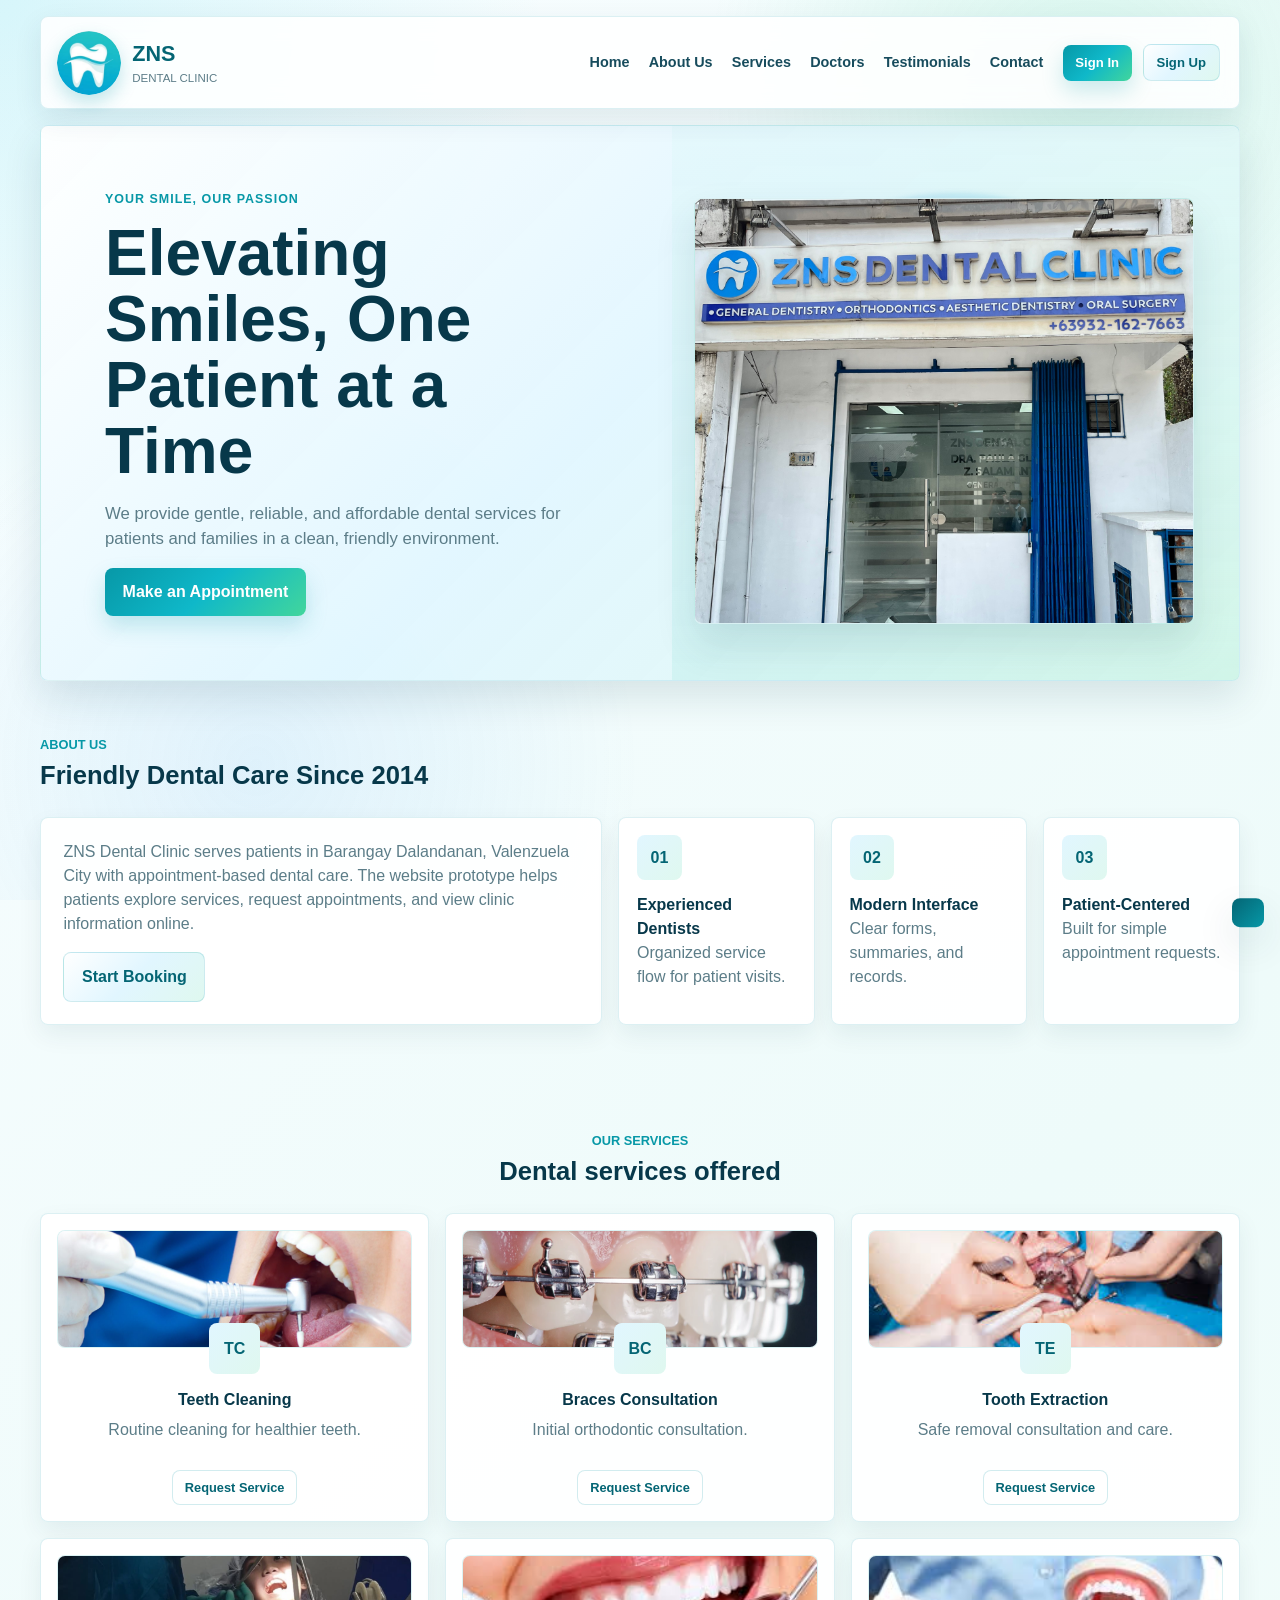
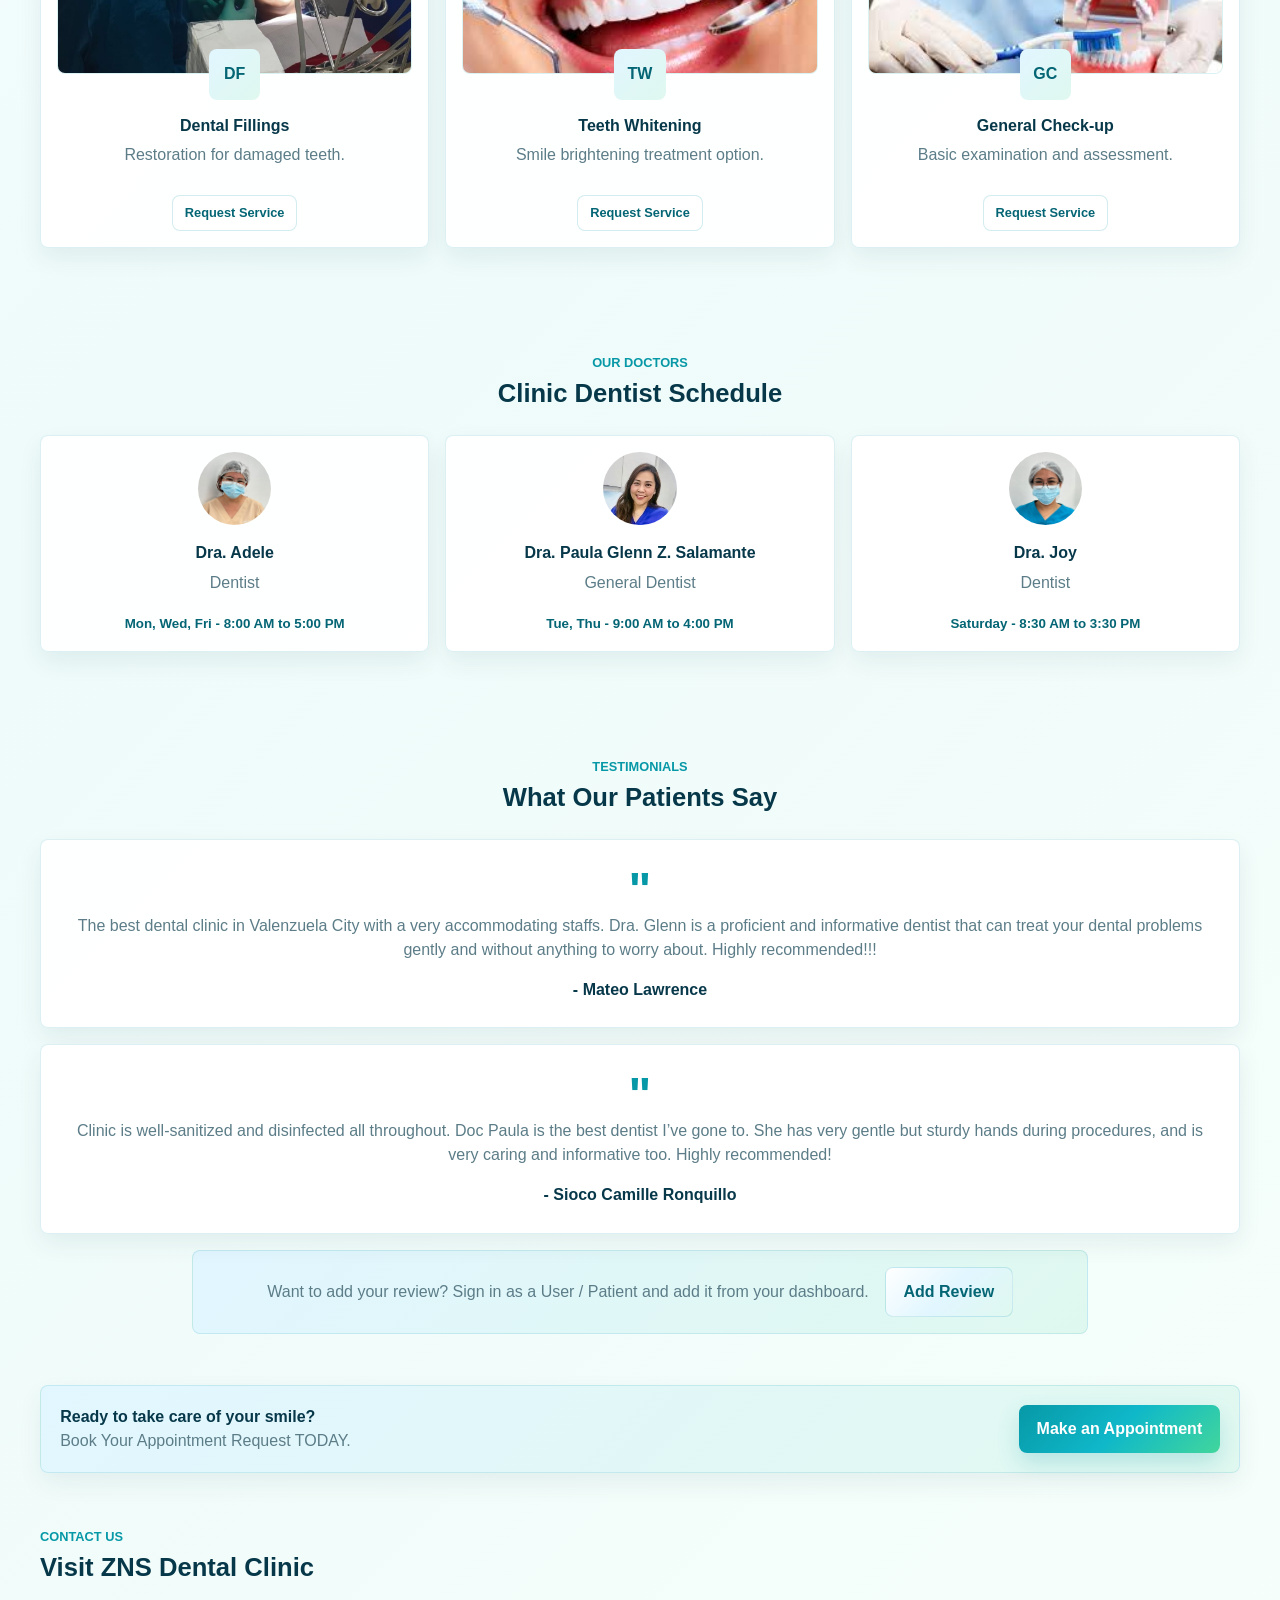
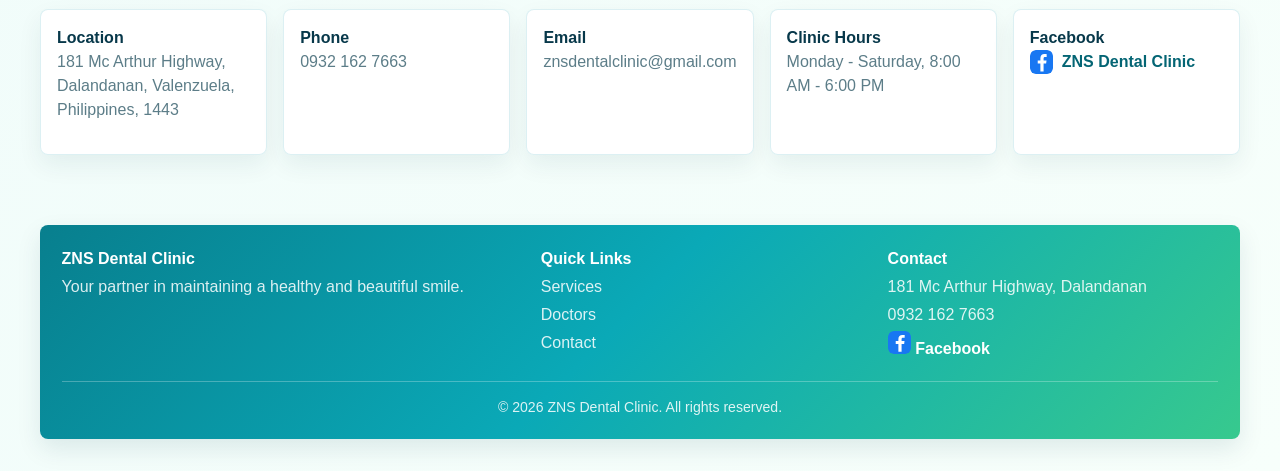
==== commit 6b48b8fb: "Initial commit (ZNS)" ====
--- a/homepage.html
+++ b/homepage.html
@@ -10,7 +10,7 @@
 <body class="homepage">
   <header class="topbar">
     <a class="brand" href="homepage.html" aria-label="ZNS Dental Clinic home">
-      <img class="brand-mark" src="assets/logo.svg" alt="" />
+      <img class="brand-mark" src="assets/logo.png" alt="" />
       <span>
         <strong>ZNS</strong>
         <small>Dental Clinic</small>
@@ -29,8 +29,8 @@
       <a href="#testimonials">Testimonials</a>
       <a href="#contact">Contact</a>
       <div class="auth-buttons">
-        <a class="btn btn-small" href="login.html?tab=login">Sign In</a>
-        <a class="btn btn-small btn-soft" href="login.html?tab=signup">Sign Up</a>
+        <a href="login.html?tab=login"><button class="btn btn-small" >Sign In</button></a>
+        <a href="login.html?tab=signup"><button class="btn btn-small btn-soft" >Sign Up</button></a>
       </div>
     </nav>
   </header>
@@ -40,15 +40,13 @@
       <section class="hero">
         <div class="hero-copy">
           <span class="eyebrow">Your Smile, Our Passion</span>
-          <h1>Quality Dental Care for a Healthier Smile</h1>
+          <h1>Elevating Smiles, One Patient at a Time</h1>
           <p>We provide gentle, reliable, and affordable dental services for patients and families in a clean, friendly environment.</p>
           <a class="btn" href="login.html?tab=login">Make an Appointment</a>
         </div>
-        <div class="hero-visual" aria-label="Dental clinic illustration">
+        <div class="hero-visual" aria-label="ZNS Dental Clinic">
           <div class="clinic-card">
-            <div class="chair"></div>
-            <div class="lamp"></div>
-            <img class="tooth-mascot" src="assets/tooth-mascot.svg" alt="Friendly tooth mascot" />
+            <img class="clinic-photo" src="assets/clinic_front.jpg" alt="ZNS Dental Clinic front" />
           </div>
         </div>
       </section>
@@ -56,7 +54,7 @@
       <section class="section" id="about">
         <div class="section-heading">
           <span>About Us</span>
-          <h2>Friendly dental care since 2014</h2>
+          <h2>Friendly Dental Care Since 2014</h2>
         </div>
         <div class="split-grid">
           <article class="info-panel">
@@ -94,25 +92,25 @@
       <section class="section" id="doctors">
         <div class="section-heading center">
           <span>Our Doctors</span>
-          <h2>Clinic dentist schedule</h2>
+          <h2>Clinic Dentist Schedule</h2>
         </div>
         <div class="doctor-grid">
           <article class="doctor-card">
-            <div class="avatar">PS</div>
+            <div class="avatar"><img src="assets/ms_adele.jpg" alt="Dra. Adele" /></div>
+            <h3>Dra. Adele</h3>
+            <p>Dentist</p>
+            <small>Mon, Wed, Fri - 8:00 AM to 5:00 PM</small>
+          </article>
+          <article class="doctor-card">
+            <div class="avatar"><img src="assets/dr_salamante.JPG" alt="Dra. Paula Glenn Z. Salamante" /></div>
             <h3>Dra. Paula Glenn Z. Salamante</h3>
             <p>General Dentist</p>
-            <small>Mon, Wed, Fri - 8:00 AM to 5:00 PM</small>
+            <small>Tue, Thu - 9:00 AM to 4:00 PM</small>
           </article>
           <article class="doctor-card">
-            <div class="avatar">MS</div>
-            <h3>Dr. Michael D. Santos</h3>
-            <p>Orthodontist</p>
-            <small>Tue, Thu - 9:00 AM to 4:00 PM</small>
-          </article>
-          <article class="doctor-card">
-            <div class="avatar">AR</div>
-            <h3>Dr. Andrea M. Reyes</h3>
-            <p>General Dentist</p>
+            <div class="avatar"><img src="assets/ms_joy.jpg" alt="Dra. Joy" /></div>
+            <h3>Dra. Joy</h3>
+            <p>Dentist</p>
             <small>Saturday - 8:30 AM to 3:30 PM</small>
           </article>
         </div>
@@ -121,7 +119,7 @@
       <section class="section" id="testimonials">
         <div class="section-heading center">
           <span>Testimonials</span>
-          <h2>What our patients say</h2>
+          <h2>What Our Patients Say</h2>
         </div>
         <div class="testimonial-list" id="testimonial-list"></div>
         <div class="review-note">
@@ -133,7 +131,7 @@
       <section class="appointment-strip">
         <div>
           <strong>Ready to take care of your smile?</strong>
-          <p>Book your appointment request today.</p>
+          <p>Book Your Appointment Request TODAY.</p>
         </div>
         <a class="btn" href="login.html?tab=login">Make an Appointment</a>
       </section>
@@ -150,7 +148,7 @@
           </article>
           <article>
             <strong>Phone</strong>
-            <p>(02) 1234 5678</p>
+            <p>0932 162 7663</p>
           </article>
           <article>
             <strong>Email</strong>
@@ -184,7 +182,7 @@
         <div>
           <strong>Contact</strong>
           <p>181 Mc Arthur Highway, Dalandanan</p>
-          <p>(02) 1234 5678</p>
+          <p>0932 162 7663</p>
           <a class="footer-social" href="https://web.facebook.com/profile.php?id=100064027629816" target="_blank" rel="noreferrer">
             <img src="assets/facebook.svg" alt="" />
             Facebook
--- a/css/shared.css
+++ b/css/shared.css
@@ -106,11 +106,11 @@
 .brand-mark {
   display: grid;
   place-items: center;
-  width: 3rem;
-  height: 3rem;
+  width: 4rem;
+  height: 4rem;
   color: var(--white);
   background: var(--white);
-  border-radius: var(--radius);
+  border-radius: 50%;
   font-weight: 800;
   box-shadow: 0 8px 18px rgba(7, 152, 167, 0.24);
   transition: transform var(--ease), box-shadow var(--ease);
@@ -382,6 +382,12 @@
   border-radius: var(--radius);
   box-shadow: 0 20px 40px rgba(7, 56, 74, 0.12);
   animation: softFloat 4.5s ease-in-out infinite;
+}
+
+.clinic-photo {
+  width: 100%;
+  height: 100%;
+  object-fit: cover;
 }
 
 .chair {
@@ -634,6 +640,13 @@
   background: linear-gradient(135deg, var(--blue), var(--teal), var(--green));
   border-radius: 50%;
   font-weight: 900;
+  overflow: hidden;
+}
+
+.avatar img {
+  width: 100%;
+  height: 100%;
+  object-fit: cover;
 }
 
 .doctor-card small {
